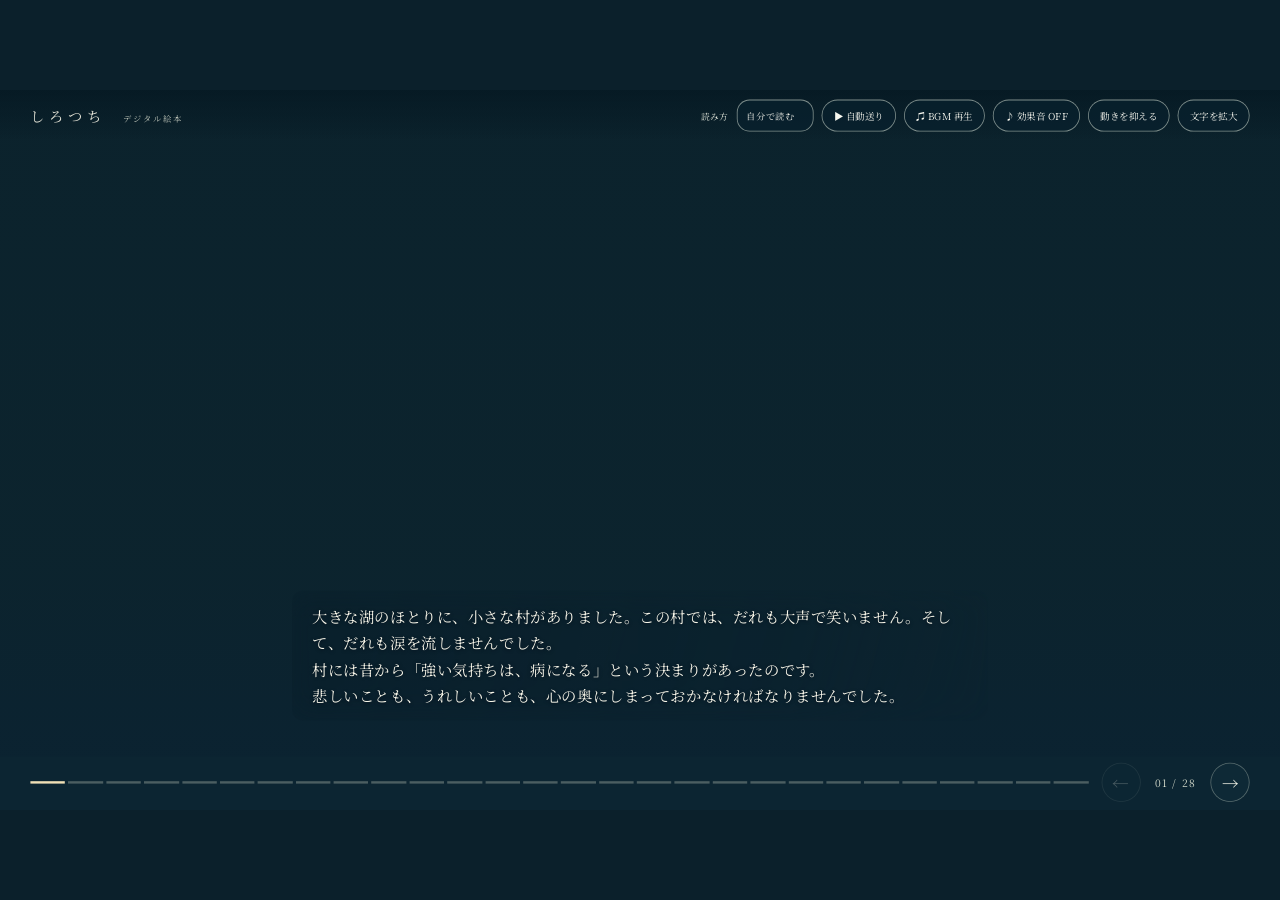
==== index.html @ 961ea483 "Add files via upload" ====
<!doctype html>
<html lang="ja">
<head>
 <meta charset="utf-8">
 <meta name="viewport" content="width=device-width,initial-scale=1,viewport-fit=cover">
 <meta name="theme-color" content="#102c37">
 <meta name="description" content="『しろつち』全28ページ。湖の村とリオ、しろつち、モーラの物語を体験するデジタル絵本。">
 <title>しろつち — 息づく絵本</title>
 <style>
  html,body{margin:0;width:100%;height:100%;overflow:hidden;background:#0b202b}
  #frame-host{position:fixed;inset:0;overflow:hidden;background:#0b202b}
  #story-frame{position:absolute;left:0;top:0;border:0;display:block;width:1600px;height:900px;transform-origin:top left;background:#0b202b}
  #fallback{position:absolute;inset:auto 16px 16px;z-index:2;display:none;color:#f5f0df;font:14px/1.5 sans-serif;text-align:center}
  #fallback a{color:inherit}
  #reader-panel[hidden]{display:none}
  #reader-panel{position:fixed;inset:0;z-index:10;display:grid;place-items:center;padding:max(16px,env(safe-area-inset-top)) max(16px,env(safe-area-inset-right)) max(16px,env(safe-area-inset-bottom)) max(16px,env(safe-area-inset-left));box-sizing:border-box;background:rgba(5,18,29,.82);backdrop-filter:blur(8px)}
  .reader-sheet{display:flex;flex-direction:column;box-sizing:border-box;width:min(940px,100%);max-height:100%;min-height:0;overflow:hidden;border:1px solid #d8d9c577;border-radius:18px;background:#142e3a;color:#f3f1e6;box-shadow:0 20px 70px #0008;font-family:'Noto Serif JP',serif}
  .reader-bar{display:flex;align-items:center;justify-content:space-between;flex-wrap:wrap;gap:12px;padding:clamp(12px,2vw,22px);border-bottom:1px solid #e4e5d233}
  .reader-bar strong{font-size:clamp(16px,1.8vw,24px);font-weight:400;letter-spacing:.12em}
  .reader-actions{display:flex;align-items:center;flex-wrap:wrap;gap:8px}
  .reader-actions button{border:1px solid #e4e5d288;border-radius:100px;background:#183a4b;color:#f7f3e9;min-width:44px;min-height:44px;padding:8px 16px;font:inherit;font-size:clamp(14px,1.2vw,18px);cursor:pointer}
  .reader-actions button:disabled{opacity:.35;cursor:default}
  .reader-actions button:focus-visible{outline:3px solid #fae5aa;outline-offset:3px}
  #reader-text{margin:0;min-height:0;overflow-y:auto;overscroll-behavior:contain;white-space:pre-wrap;overflow-wrap:anywhere;padding:clamp(20px,4vw,42px);font-size:clamp(20px,2.5vw,34px);line-height:1.9;letter-spacing:.035em;scrollbar-color:#e4e5d288 transparent}
  @media(max-width:600px){.reader-bar{align-items:flex-start}.reader-actions{width:100%;justify-content:space-between}#reader-text{font-size:clamp(19px,4.5vw,26px);line-height:1.75}}
 </style>
</head>
<body>
 <main id="frame-host" aria-label="しろつち — 息づく絵本">
  <iframe id="story-frame" src="game.html" title="しろつち — 息づく絵本" allow="autoplay; fullscreen"></iframe>
  <div id="fallback"><a href="game.html">絵本を直接開く</a></div>
 </main>
 <section id="reader-panel" role="dialog" aria-modal="true" aria-label="大きな文字で読む" hidden>
  <div class="reader-sheet">
   <div class="reader-bar">
    <strong id="reader-number">01 / 28</strong>
    <div class="reader-actions">
     <button id="reader-prev" aria-label="前のページ">← 前へ</button>
     <button id="reader-next" aria-label="次のページ">次へ →</button>
     <button id="reader-close" aria-label="大きな文字の表示を閉じる">閉じる ×</button>
    </div>
   </div>
   <div id="reader-text" tabindex="0"></div>
  </div>
 </section>
 <script>
  // Desktop browsers change their CSS viewport when zooming. Keep the entire
  // book (art, prose, controls and hit-testing) in one stable coordinate space.
  // Scaling the iframe also scales pointer coordinates without game-code edits.
  const frame=document.getElementById('story-frame');
  const readerPanel=document.getElementById('reader-panel');
  const readerText=document.getElementById('reader-text');
  const readerPrev=document.getElementById('reader-prev');
  const readerNext=document.getElementById('reader-next');
  const design={width:1600,height:900};
  let currentReading={page:1,total:28,text:''};
  function renderLargeText(){
   document.getElementById('reader-number').textContent=String(currentReading.page).padStart(2,'0')+' / '+currentReading.total;
   readerText.textContent=currentReading.text;
   readerPrev.disabled=currentReading.page<=1;
   readerNext.disabled=currentReading.page>=currentReading.total;
   readerText.scrollTop=0;
  }
  function closeReader(){readerPanel.hidden=true;frame.focus()}
  window.addEventListener('message',event=>{
   if(event.source!==frame.contentWindow||event.origin!==location.origin||!event.data)return;
   if(event.data.type==='shiro-reading-page'){
    currentReading={page:event.data.page,total:event.data.total,text:event.data.text};
    if(!readerPanel.hidden)renderLargeText();
   }else if(event.data.type==='shiro-open-reader'){
    readerPanel.hidden=false;
    renderLargeText();
    document.getElementById('reader-close').focus();
   }
  });
  function readerNavigate(direction){frame.contentWindow?.postMessage({type:'shiro-reader-nav',direction},location.origin)}
  readerPrev.addEventListener('click',()=>readerNavigate(-1));
  readerNext.addEventListener('click',()=>readerNavigate(1));
  document.getElementById('reader-close').addEventListener('click',closeReader);
  readerPanel.addEventListener('click',event=>{if(event.target===readerPanel)closeReader()});
  window.addEventListener('keydown',event=>{
   if(readerPanel.hidden)return;
   if(event.key==='Escape'){event.preventDefault();closeReader();return}
   if(event.key==='Tab'){
    const targets=[...readerPanel.querySelectorAll('button:not(:disabled),[tabindex="0"]')];
    const first=targets[0],last=targets[targets.length-1];
    if(event.shiftKey&&document.activeElement===first){event.preventDefault();last.focus()}
    else if(!event.shiftKey&&document.activeElement===last){event.preventDefault();first.focus()}
   }
  });
  let pending=0;
  function fitBook(){
   const w=document.documentElement.clientWidth;
   const h=document.documentElement.clientHeight;
   const touchFirst=matchMedia('(pointer:coarse)').matches && screen.width<=1200;
   const mobileLayout=touchFirst || screen.width<900;
   if(mobileLayout){
    // Let the original responsive page manage scrolling and reading on phones.
    frame.style.width=w+'px';
    frame.style.height=h+'px';
    frame.style.left='0px';
    frame.style.top='0px';
    frame.style.transform='none';
    return;
   }
   const scale=Math.min(w/design.width,h/design.height);
   const fittedWidth=design.width*scale;
   const fittedHeight=design.height*scale;
   frame.style.width=design.width+'px';
   frame.style.height=design.height+'px';
   frame.style.left=Math.max(0,(w-fittedWidth)/2)+'px';
   frame.style.top=Math.max(0,(h-fittedHeight)/2)+'px';
   frame.style.transform=`scale(${scale})`;
  }
  function scheduleFit(){cancelAnimationFrame(pending);pending=requestAnimationFrame(fitBook)}
  window.addEventListener('resize',scheduleFit,{passive:true});
  window.addEventListener('orientationchange',scheduleFit,{passive:true});
  window.visualViewport?.addEventListener('resize',scheduleFit,{passive:true});
  fitBook();
 </script>
</body>
</html>
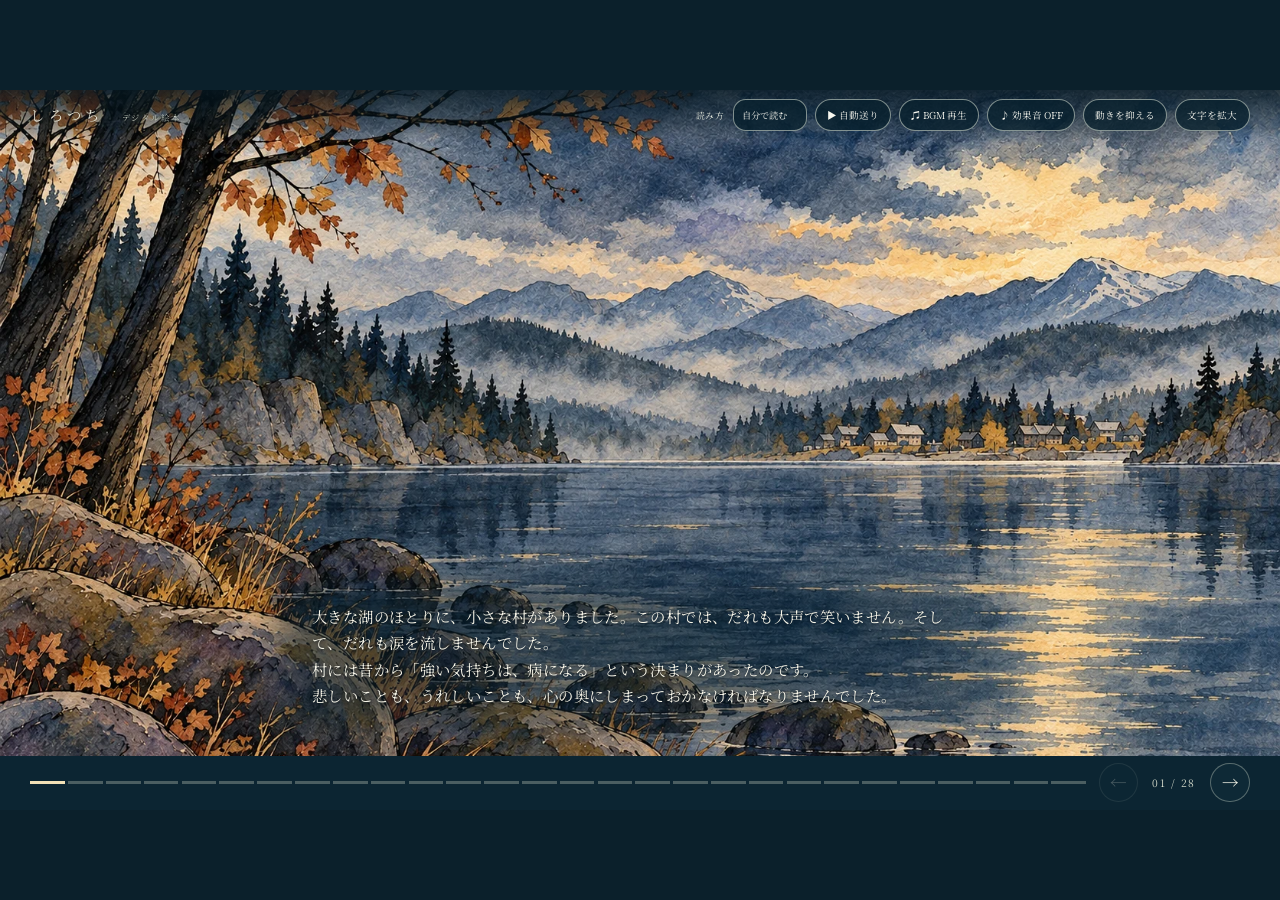
==== commit d757709d: "更新" ====
--- a/index.html
+++ b/index.html
@@ -1,122 +1,17 @@
 <!doctype html>
-<html lang="ja">
-<head>
- <meta charset="utf-8">
- <meta name="viewport" content="width=device-width,initial-scale=1,viewport-fit=cover">
- <meta name="theme-color" content="#102c37">
- <meta name="description" content="『しろつち』全28ページ。湖の村とリオ、しろつち、モーラの物語を体験するデジタル絵本。">
- <title>しろつち — 息づく絵本</title>
- <style>
-  html,body{margin:0;width:100%;height:100%;overflow:hidden;background:#0b202b}
-  #frame-host{position:fixed;inset:0;overflow:hidden;background:#0b202b}
-  #story-frame{position:absolute;left:0;top:0;border:0;display:block;width:1600px;height:900px;transform-origin:top left;background:#0b202b}
-  #fallback{position:absolute;inset:auto 16px 16px;z-index:2;display:none;color:#f5f0df;font:14px/1.5 sans-serif;text-align:center}
-  #fallback a{color:inherit}
-  #reader-panel[hidden]{display:none}
-  #reader-panel{position:fixed;inset:0;z-index:10;display:grid;place-items:center;padding:max(16px,env(safe-area-inset-top)) max(16px,env(safe-area-inset-right)) max(16px,env(safe-area-inset-bottom)) max(16px,env(safe-area-inset-left));box-sizing:border-box;background:rgba(5,18,29,.82);backdrop-filter:blur(8px)}
-  .reader-sheet{display:flex;flex-direction:column;box-sizing:border-box;width:min(940px,100%);max-height:100%;min-height:0;overflow:hidden;border:1px solid #d8d9c577;border-radius:18px;background:#142e3a;color:#f3f1e6;box-shadow:0 20px 70px #0008;font-family:'Noto Serif JP',serif}
-  .reader-bar{display:flex;align-items:center;justify-content:space-between;flex-wrap:wrap;gap:12px;padding:clamp(12px,2vw,22px);border-bottom:1px solid #e4e5d233}
-  .reader-bar strong{font-size:clamp(16px,1.8vw,24px);font-weight:400;letter-spacing:.12em}
-  .reader-actions{display:flex;align-items:center;flex-wrap:wrap;gap:8px}
-  .reader-actions button{border:1px solid #e4e5d288;border-radius:100px;background:#183a4b;color:#f7f3e9;min-width:44px;min-height:44px;padding:8px 16px;font:inherit;font-size:clamp(14px,1.2vw,18px);cursor:pointer}
-  .reader-actions button:disabled{opacity:.35;cursor:default}
-  .reader-actions button:focus-visible{outline:3px solid #fae5aa;outline-offset:3px}
-  #reader-text{margin:0;min-height:0;overflow-y:auto;overscroll-behavior:contain;white-space:pre-wrap;overflow-wrap:anywhere;padding:clamp(20px,4vw,42px);font-size:clamp(20px,2.5vw,34px);line-height:1.9;letter-spacing:.035em;scrollbar-color:#e4e5d288 transparent}
-  @media(max-width:600px){.reader-bar{align-items:flex-start}.reader-actions{width:100%;justify-content:space-between}#reader-text{font-size:clamp(19px,4.5vw,26px);line-height:1.75}}
- </style>
-</head>
-<body>
- <main id="frame-host" aria-label="しろつち — 息づく絵本">
-  <iframe id="story-frame" src="game.html" title="しろつち — 息づく絵本" allow="autoplay; fullscreen"></iframe>
-  <div id="fallback"><a href="game.html">絵本を直接開く</a></div>
- </main>
- <section id="reader-panel" role="dialog" aria-modal="true" aria-label="大きな文字で読む" hidden>
-  <div class="reader-sheet">
-   <div class="reader-bar">
-    <strong id="reader-number">01 / 28</strong>
-    <div class="reader-actions">
-     <button id="reader-prev" aria-label="前のページ">← 前へ</button>
-     <button id="reader-next" aria-label="次のページ">次へ →</button>
-     <button id="reader-close" aria-label="大きな文字の表示を閉じる">閉じる ×</button>
-    </div>
-   </div>
-   <div id="reader-text" tabindex="0"></div>
-  </div>
- </section>
- <script>
-  // Desktop browsers change their CSS viewport when zooming. Keep the entire
-  // book (art, prose, controls and hit-testing) in one stable coordinate space.
-  // Scaling the iframe also scales pointer coordinates without game-code edits.
-  const frame=document.getElementById('story-frame');
-  const readerPanel=document.getElementById('reader-panel');
-  const readerText=document.getElementById('reader-text');
-  const readerPrev=document.getElementById('reader-prev');
-  const readerNext=document.getElementById('reader-next');
-  const design={width:1600,height:900};
-  let currentReading={page:1,total:28,text:''};
-  function renderLargeText(){
-   document.getElementById('reader-number').textContent=String(currentReading.page).padStart(2,'0')+' / '+currentReading.total;
-   readerText.textContent=currentReading.text;
-   readerPrev.disabled=currentReading.page<=1;
-   readerNext.disabled=currentReading.page>=currentReading.total;
-   readerText.scrollTop=0;
-  }
-  function closeReader(){readerPanel.hidden=true;frame.focus()}
-  window.addEventListener('message',event=>{
-   if(event.source!==frame.contentWindow||event.origin!==location.origin||!event.data)return;
-   if(event.data.type==='shiro-reading-page'){
-    currentReading={page:event.data.page,total:event.data.total,text:event.data.text};
-    if(!readerPanel.hidden)renderLargeText();
-   }else if(event.data.type==='shiro-open-reader'){
-    readerPanel.hidden=false;
-    renderLargeText();
-    document.getElementById('reader-close').focus();
-   }
-  });
-  function readerNavigate(direction){frame.contentWindow?.postMessage({type:'shiro-reader-nav',direction},location.origin)}
-  readerPrev.addEventListener('click',()=>readerNavigate(-1));
-  readerNext.addEventListener('click',()=>readerNavigate(1));
-  document.getElementById('reader-close').addEventListener('click',closeReader);
-  readerPanel.addEventListener('click',event=>{if(event.target===readerPanel)closeReader()});
-  window.addEventListener('keydown',event=>{
-   if(readerPanel.hidden)return;
-   if(event.key==='Escape'){event.preventDefault();closeReader();return}
-   if(event.key==='Tab'){
-    const targets=[...readerPanel.querySelectorAll('button:not(:disabled),[tabindex="0"]')];
-    const first=targets[0],last=targets[targets.length-1];
-    if(event.shiftKey&&document.activeElement===first){event.preventDefault();last.focus()}
-    else if(!event.shiftKey&&document.activeElement===last){event.preventDefault();first.focus()}
-   }
-  });
-  let pending=0;
-  function fitBook(){
-   const w=document.documentElement.clientWidth;
-   const h=document.documentElement.clientHeight;
-   const touchFirst=matchMedia('(pointer:coarse)').matches && screen.width<=1200;
-   const mobileLayout=touchFirst || screen.width<900;
-   if(mobileLayout){
-    // Let the original responsive page manage scrolling and reading on phones.
-    frame.style.width=w+'px';
-    frame.style.height=h+'px';
-    frame.style.left='0px';
-    frame.style.top='0px';
-    frame.style.transform='none';
-    return;
-   }
-   const scale=Math.min(w/design.width,h/design.height);
-   const fittedWidth=design.width*scale;
-   const fittedHeight=design.height*scale;
-   frame.style.width=design.width+'px';
-   frame.style.height=design.height+'px';
-   frame.style.left=Math.max(0,(w-fittedWidth)/2)+'px';
-   frame.style.top=Math.max(0,(h-fittedHeight)/2)+'px';
-   frame.style.transform=`scale(${scale})`;
-  }
-  function scheduleFit(){cancelAnimationFrame(pending);pending=requestAnimationFrame(fitBook)}
-  window.addEventListener('resize',scheduleFit,{passive:true});
-  window.addEventListener('orientationchange',scheduleFit,{passive:true});
-  window.visualViewport?.addEventListener('resize',scheduleFit,{passive:true});
-  fitBook();
- </script>
-</body>
-</html>
+<html lang="ja"><head><meta charset="utf-8"><meta name="viewport" content="width=device-width,initial-scale=1,viewport-fit=cover"><meta name="theme-color" content="#080d12"><title>しろつち — 息づく絵本</title>
+<style>
+html,body{margin:0;width:100%;height:100%;overflow:hidden;background:#080d12;-webkit-text-size-adjust:100%;text-size-adjust:100%}
+#canvas-viewport{position:absolute;inset:0;overflow:auto;overscroll-behavior:contain;-webkit-overflow-scrolling:touch}
+#canvas-surface{position:relative;width:100%;height:100%}
+#canvas-holder{position:absolute;inset:0 auto auto 0;width:100%;height:100%}
+#game-frame{position:relative;display:block;border:0;width:100%;height:100%;transform-origin:top left}
+#canvas-tools[hidden]{display:none!important}
+#canvas-tools{position:fixed;z-index:5;display:flex;gap:3px;align-items:center;padding:3px;background:#07121bd9;border-radius:6px;color:#edf1ee;box-sizing:border-box;font:12px/1.2 sans-serif}
+#canvas-tools button{box-sizing:border-box;min-width:30px;min-height:28px;border:1px solid #91a5ad88;border-radius:4px;background:#18303b;color:inherit;padding:3px 7px;font:12px/1.2 sans-serif;cursor:pointer}
+#canvas-tools button:focus-visible{outline:2px solid #f9dd9a;outline-offset:2px}
+#canvas-ratio{position:absolute;overflow:hidden;width:1px;height:1px;clip-path:inset(50%)}
+</style></head><body>
+<main id="canvas-viewport" aria-label="しろつち — 息づく絵本"><div id="canvas-surface"><div id="canvas-holder"><iframe id="game-frame" title="しろつち — 息づく絵本" allow="autoplay; fullscreen" src="about:blank"></iframe></div></div></main>
+<nav id="canvas-tools" aria-label="画面全体の拡大縮小" hidden><button id="canvas-minus" aria-label="画面全体を縮小">−</button><button id="canvas-plus" aria-label="画面全体を拡大">＋</button><button id="canvas-reset">全体</button><span id="canvas-ratio" role="status" aria-live="polite"></span></nav>
+<script src="whole-canvas.js?v=1"></script></body></html>
